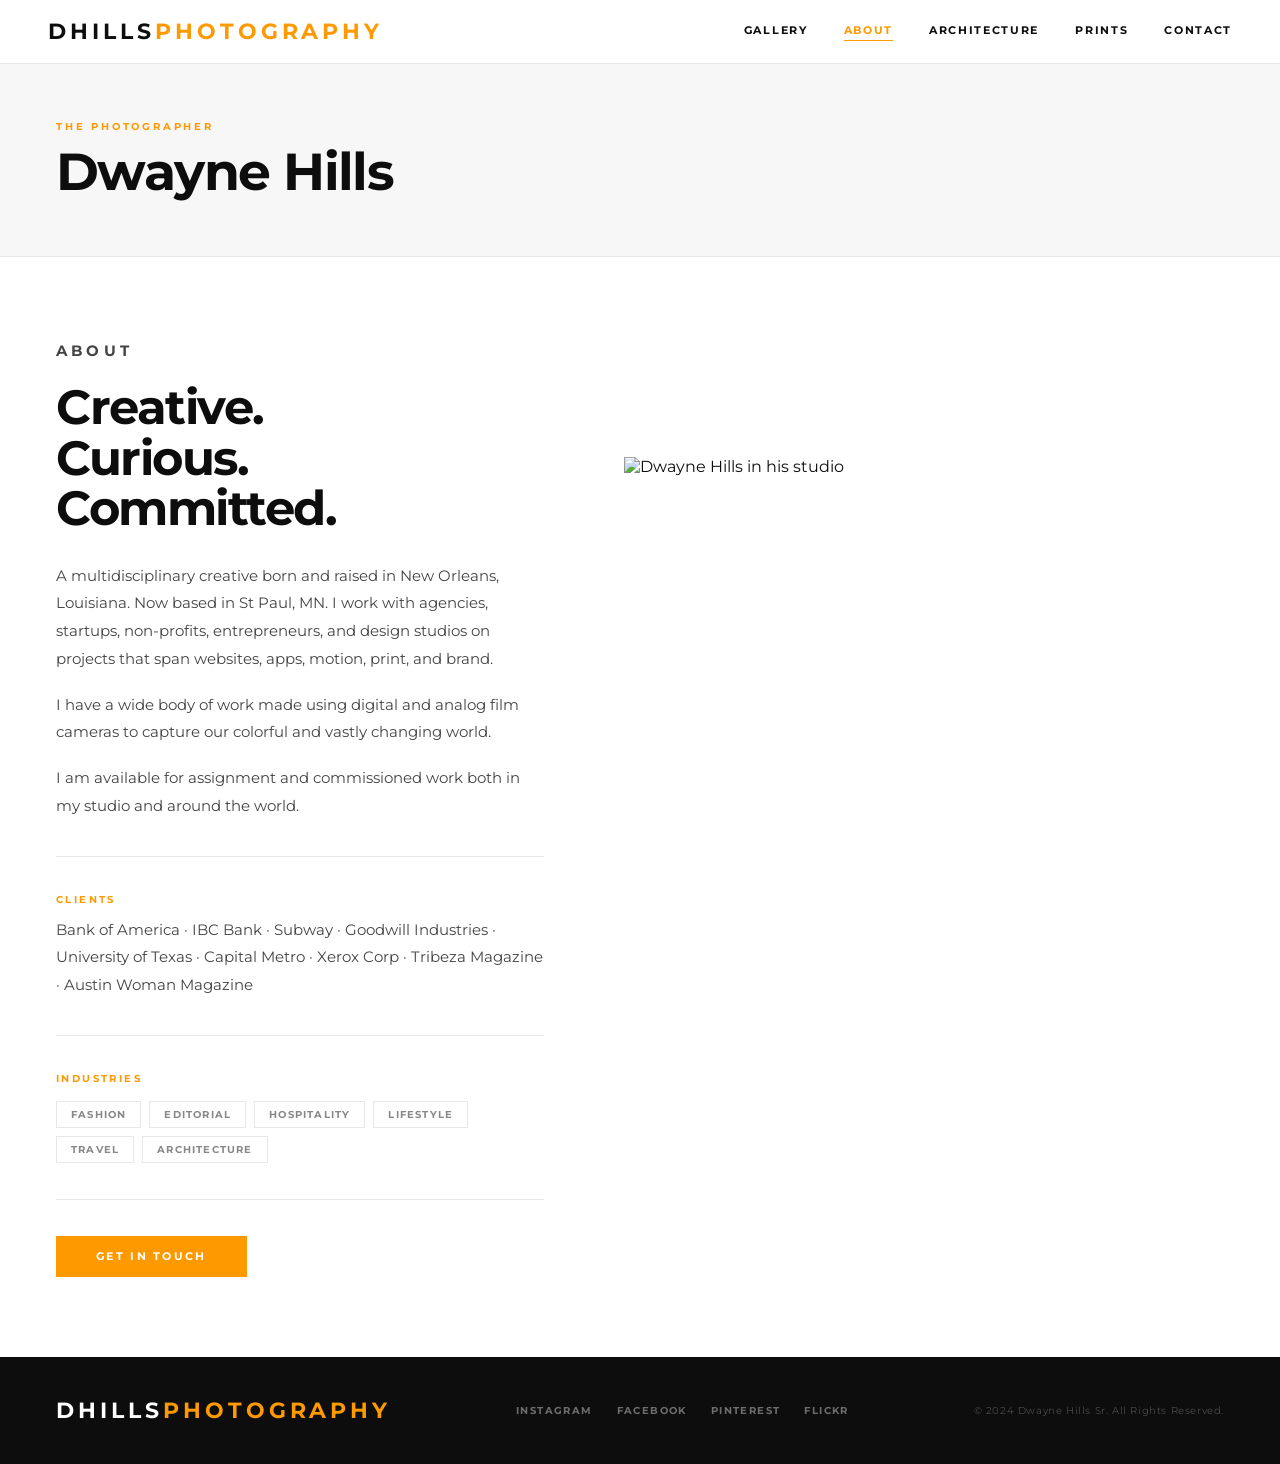
==== about.html @ 48d78b09 "Initial commit — full site redesign Modern, minimalistic redesign with masonry gallery, split hero, " ====
<!DOCTYPE html>
<html lang="en">
<head>
  <meta charset="UTF-8" />
  <meta name="viewport" content="width=device-width, initial-scale=1.0" />
  <title>About — Dwayne Hills Photography</title>
  <meta name="description" content="Dwayne Hills is a multidisciplinary photographer born in New Orleans, Louisiana. Available for assignment worldwide." />
  <link rel="stylesheet" href="css/style.css" />
</head>
<body>

<!-- HEADER -->
<header>
  <a href="index.html" class="logo">DHILLS<em>PHOTOGRAPHY</em></a>
  <nav>
    <a href="index.html">Gallery</a>
    <a href="about.html" class="active">About</a>
    <a href="architecture.html">Architecture</a>
    <a href="prints.html">Prints</a>
    <a href="contact.html">Contact</a>
  </nav>
  <button class="menu-toggle" aria-label="Toggle menu">
    <span></span><span></span><span></span>
  </button>
</header>

<!-- MOBILE NAV -->
<nav class="mobile-nav">
  <a href="index.html">Gallery</a>
  <a href="about.html">About</a>
  <a href="architecture.html">Architecture</a>
  <a href="prints.html">Prints</a>
  <a href="contact.html">Contact</a>
</nav>

<!-- PAGE HERO -->
<div class="page-hero">
  <p class="page-label">The Photographer</p>
  <h1>Dwayne Hills</h1>
</div>

<!-- ABOUT CONTENT -->
<section class="section">
  <div class="about-grid">

    <div class="about-text fade-in">
      <p class="section-label">About</p>
      <h2>Creative.<br/>Curious.<br/>Committed.</h2>
      <p>A multidisciplinary creative born and raised in New Orleans, Louisiana. Now based in St Paul, MN. I work with agencies, startups, non-profits, entrepreneurs, and design studios on projects that span websites, apps, motion, print, and brand.</p>
      <p>I have a wide body of work made using digital and analog film cameras to capture our colorful and vastly changing world.</p>
      <p>I am available for assignment and commissioned work both in my studio and around the world.</p>

      <div class="divider"></div>

      <div class="client-label">Clients</div>
      <p class="client-list">Bank of America · IBC Bank · Subway · Goodwill Industries · University of Texas · Capital Metro · Xerox Corp · Tribeza Magazine · Austin Woman Magazine</p>

      <div class="divider"></div>

      <div class="client-label">Industries</div>
      <div class="industry-tags">
        <span class="tag">Fashion</span>
        <span class="tag">Editorial</span>
        <span class="tag">Hospitality</span>
        <span class="tag">Lifestyle</span>
        <span class="tag">Travel</span>
        <span class="tag">Architecture</span>
      </div>

      <div class="divider"></div>

      <a href="contact.html" class="btn">Get In Touch</a>
    </div>

    <div class="about-image fade-in">
      <img
        src="https://dhillsphotography.com/wp-content/uploads/2017/12/tumblr_inline_n9ce2rNCNX1qcwird.jpg"
        alt="Dwayne Hills in his studio" />
    </div>

  </div>
</section>

<!-- FOOTER -->
<footer>
  <div class="footer-logo">DHILLS<em>PHOTOGRAPHY</em></div>
  <div class="footer-social">
    <a href="http://www.instagram.com/dhillssr/" target="_blank" rel="noopener">Instagram</a>
    <a href="http://www.facebook.com/dwayne.hillssr" target="_blank" rel="noopener">Facebook</a>
    <a href="http://www.pinterest.com/dhillsphoto/" target="_blank" rel="noopener">Pinterest</a>
    <a href="http://www.flickr.com/photos/canoneos" target="_blank" rel="noopener">Flickr</a>
  </div>
  <p class="footer-copy">&copy; 2024 Dwayne Hills Sr. All Rights Reserved.</p>
</footer>

<script src="js/main.js"></script>
</body>
</html>
---- css/style.css ----
@import url('https://fonts.googleapis.com/css2?family=Montserrat:wght@400;500;600;700&display=swap');

:root {
  --orange: #FF9900;
  --orange-dark: #E08800;
  --black: #0D0D0D;
  --white: #FFFFFF;
  --off-white: #F7F7F7;
  --gray: #888;
  --light-gray: #E8E8E8;
  --font: 'Montserrat', sans-serif;
}

*, *::before, *::after { margin: 0; padding: 0; box-sizing: border-box; }
html { scroll-behavior: smooth; }
body { font-family: var(--font); background: var(--white); color: var(--black); overflow-x: hidden; }
a { text-decoration: none; color: inherit; }
img { display: block; max-width: 100%; }
p { font-size: 16px; }

/* ─── HEADER ─────────────────────────────────────── */
header {
  position: fixed; top: 0; left: 0; right: 0; z-index: 200;
  height: 64px;
  padding: 0 48px;
  display: flex; align-items: center; justify-content: space-between;
  background: rgba(255,255,255,0.96);
  backdrop-filter: blur(12px);
  border-bottom: 1px solid var(--light-gray);
  transition: box-shadow 0.3s;
}
header.scrolled { box-shadow: 0 2px 20px rgba(0,0,0,0.08); }

.logo {
  font-size: 22px; font-weight: 700; letter-spacing: 0.18em; text-transform: uppercase;
}
.logo em { font-style: normal; color: var(--orange); }

nav { display: flex; gap: 36px; }
nav a {
  font-size: 10.5px; font-weight: 700; letter-spacing: 0.16em; text-transform: uppercase;
  color: var(--black); transition: color 0.2s;
  position: relative; padding-bottom: 2px;
}
nav a::after {
  content: ''; position: absolute; bottom: -2px; left: 0; right: 0; height: 1px;
  background: var(--orange); transform: scaleX(0); transform-origin: left;
  transition: transform 0.25s;
}
nav a:hover, nav a.active { color: var(--orange); }
nav a:hover::after, nav a.active::after { transform: scaleX(1); }

.menu-toggle {
  display: none; flex-direction: column; gap: 5px; cursor: pointer;
  background: none; border: none; padding: 4px; z-index: 300;
}
.menu-toggle span {
  display: block; width: 22px; height: 2px; background: var(--black);
  transition: all 0.3s ease; border-radius: 2px;
}
.menu-toggle.open span:nth-child(1) { transform: translateY(7px) rotate(45deg); }
.menu-toggle.open span:nth-child(2) { opacity: 0; }
.menu-toggle.open span:nth-child(3) { transform: translateY(-7px) rotate(-45deg); }

/* ─── MOBILE NAV ─────────────────────────────────── */
.mobile-nav {
  position: fixed; inset: 0; background: white; z-index: 199;
  display: flex; flex-direction: column; align-items: center; justify-content: center;
  gap: 36px; opacity: 0; pointer-events: none; transition: opacity 0.3s;
}
.mobile-nav.open { opacity: 1; pointer-events: all; }
.mobile-nav a {
  font-size: 22px; font-weight: 700; letter-spacing: 0.12em; text-transform: uppercase;
  color: var(--black); transition: color 0.2s;
}
.mobile-nav a:hover { color: var(--orange); }

/* ─── HERO ───────────────────────────────────────── */
.hero {
  display: grid;
  grid-template-columns: 5fr 7fr;
  height: calc(100vh - 64px);
  min-height: 560px;
  margin-top: 64px;
}

.hero-text {
  display: flex; flex-direction: column; justify-content: center;
  padding: 64px 48px 64px 240px; background: var(--white);
}

.hero-eyebrow {
  font-size: 10px; font-weight: 700; letter-spacing: 0.28em; text-transform: uppercase;
  color: var(--orange); margin-bottom: 28px;
  display: flex; align-items: center; gap: 12px;
}
.hero-eyebrow::before {
  content: ''; display: block; width: 28px; height: 1px; background: var(--orange);
}

.hero-title {
  font-size: 120px; font-weight: 700; letter-spacing: -0.03em; line-height: 1.0;
  color: var(--black); margin-bottom: 28px;
}

.hero-sub {
  font-size: 16px; font-weight: 500; letter-spacing: 0.04em;
  color: var(--gray); line-height: 1.7; margin-bottom: 40px;
  max-width: 320px;
}

.hero-cta { align-self: flex-start; }

.hero-image {
  overflow: hidden; position: relative;
}
.hero-image img {
  width: 100%; height: 100%;
  object-fit: cover; object-position: center top;
}

/* ─── PAGE HERO (inner pages) ────────────────────── */
.page-hero {
  padding: 120px 56px 56px;
  background: var(--off-white);
  border-bottom: 1px solid var(--light-gray);
}
.page-label {
  font-size: 10px; font-weight: 700; letter-spacing: 0.28em; text-transform: uppercase;
  color: var(--orange); margin-bottom: 12px;
}
.page-hero h1 {
  font-size: 52px; font-weight: 700; letter-spacing: -0.03em; line-height: 1.05;
}

/* ─── SECTION ────────────────────────────────────── */
.section { padding: 80px 56px; }
.section-sm { padding: 56px 56px; }

.section-label {
  font-size: 10px; font-weight: 700; letter-spacing: 0.28em; text-transform: uppercase;
  color: var(--orange); margin-bottom: 10px;
}
.section-title {
  font-size: 36px; font-weight: 700; letter-spacing: -0.025em; margin-bottom: 48px;
}

/* ─── GALLERY GRID ───────────────────────────────── */
.gallery-intro {
  padding: 52px 56px 0;
  display: flex; align-items: flex-end; justify-content: space-between;
}
.gallery-intro-text { max-width: 480px; }
.gallery-intro-text p {
  font-size: 14px; line-height: 1.85; color: var(--gray);
}

.gallery-masonry {
  padding: 40px 8px 0;
  columns: 3; column-gap: 8px;
}
.gallery-item {
  break-inside: avoid; margin-bottom: 8px;
  overflow: hidden; cursor: pointer; position: relative; display: block;
}
.gallery-item img {
  width: 100%; transition: transform 0.6s cubic-bezier(0.25, 0.46, 0.45, 0.94);
}
.gallery-item::before {
  content: ''; position: absolute; inset: 0; z-index: 1;
  background: rgba(255, 153, 0, 0); transition: background 0.35s;
}
.gallery-item:hover::before { background: rgba(255, 153, 0, 0.08); }
.gallery-item:hover img { transform: scale(1.04); }

.gallery-item .overlay-icon {
  position: absolute; inset: 0; z-index: 2;
  display: flex; align-items: center; justify-content: center;
  opacity: 0; transition: opacity 0.3s;
}
.gallery-item:hover .overlay-icon { opacity: 1; }
.overlay-icon svg { width: 32px; height: 32px; color: white; }

/* ─── LIGHTBOX ───────────────────────────────────── */
.lightbox {
  position: fixed; inset: 0; z-index: 1000;
  background: rgba(0,0,0,0.96);
  display: flex; align-items: center; justify-content: center;
  opacity: 0; pointer-events: none; transition: opacity 0.3s;
}
.lightbox.active { opacity: 1; pointer-events: all; }
.lightbox-inner {
  position: relative; max-width: 92vw; max-height: 90vh;
  display: flex; align-items: center; justify-content: center;
}
.lightbox-inner img {
  max-width: 92vw; max-height: 88vh; object-fit: contain;
}
.lb-btn {
  position: fixed; background: none; border: none; color: white;
  cursor: pointer; font-family: var(--font);
  font-size: 28px; line-height: 1; padding: 16px; transition: color 0.2s;
}
.lb-btn:hover { color: var(--orange); }
.lb-close { top: 20px; right: 28px; font-size: 32px; }
.lb-prev { left: 16px; top: 50%; transform: translateY(-50%); }
.lb-next { right: 16px; top: 50%; transform: translateY(-50%); }
.lb-caption {
  position: fixed; bottom: 24px; left: 50%; transform: translateX(-50%);
  color: rgba(255,255,255,0.5); font-size: 11px; letter-spacing: 0.12em;
  text-transform: uppercase; white-space: nowrap;
}

/* ─── ABOUT ──────────────────────────────────────── */
.about-grid {
  display: grid; grid-template-columns: 1fr 1fr;
  gap: 80px; align-items: center;
}
.about-image { max-width: 600px; }
.about-image img { width: 600px; max-width: 100%; height: 700px; object-fit: cover; object-position: center top; display: block; }
.about-text h2 {
  font-size: 48px; font-weight: 700; letter-spacing: -0.03em; line-height: 1.05;
  margin-bottom: 28px;
}
.about-text p {
  font-size: 15px; line-height: 1.85; color: #444; margin-bottom: 18px;
}
.divider { height: 1px; background: var(--light-gray); margin: 36px 0; }
.client-label {
  font-size: 10px; font-weight: 700; letter-spacing: 0.24em; text-transform: uppercase;
  color: var(--orange); margin-bottom: 10px;
}
.client-list {
  font-size: 13px; line-height: 1.9; color: var(--gray);
}
.industry-tags { display: flex; flex-wrap: wrap; gap: 8px; margin-top: 16px; }
.tag {
  display: inline-block; padding: 6px 14px;
  border: 1px solid var(--light-gray); font-size: 10px;
  font-weight: 700; letter-spacing: 0.12em; text-transform: uppercase;
  color: var(--gray); transition: all 0.2s;
}
.tag:hover { border-color: var(--orange); color: var(--orange); }

/* ─── ARCHITECTURE ───────────────────────────────── */
.arch-grid {
  display: grid; grid-template-columns: repeat(2, 1fr);
  gap: 3px;
}
.arch-item {
  overflow: hidden; cursor: pointer; position: relative;
  aspect-ratio: 4/3;
}
.arch-item img {
  width: 100%; height: 100%; object-fit: cover;
  transition: transform 0.7s cubic-bezier(0.25, 0.46, 0.45, 0.94);
}
.arch-item:hover img { transform: scale(1.06); }
.arch-item-label {
  position: absolute; bottom: 0; left: 0; right: 0;
  padding: 16px 20px;
  background: linear-gradient(to top, rgba(0,0,0,0.7), transparent);
  color: white; font-size: 10px; font-weight: 700;
  letter-spacing: 0.16em; text-transform: uppercase;
  opacity: 0; transition: opacity 0.3s;
}
.arch-item:hover .arch-item-label { opacity: 1; }

.arch-info-grid {
  display: grid; grid-template-columns: repeat(2, 1fr); gap: 56px;
  background: var(--off-white); padding: 64px 56px;
}
.info-card h3 {
  font-size: 10px; font-weight: 700; letter-spacing: 0.24em; text-transform: uppercase;
  color: var(--orange); margin-bottom: 14px;
}
.info-card p {
  font-size: 14px; line-height: 1.85; color: #444;
}
.rates-list { list-style: none; }
.rates-list li {
  display: flex; justify-content: space-between; align-items: center;
  padding: 10px 0; border-bottom: 1px solid var(--light-gray);
  font-size: 14px;
}
.rates-list li:last-child { border-bottom: none; }
.rate-price { font-weight: 700; color: var(--orange); }

.cta-banner {
  background: var(--black); color: white; padding: 64px 56px;
  display: flex; align-items: center; justify-content: space-between; gap: 32px;
}
.cta-banner h4 {
  font-size: 28px; font-weight: 700; letter-spacing: -0.02em; max-width: 420px;
}
.cta-contact p { font-size: 11px; letter-spacing: 0.16em; text-transform: uppercase; color: var(--gray); margin-bottom: 6px; }
.cta-contact a {
  font-size: 15px; font-weight: 600; color: var(--orange);
  transition: opacity 0.2s;
}
.cta-contact a:hover { opacity: 0.8; }

/* ─── PRINTS ─────────────────────────────────────── */
.prints-intro {
  max-width: 640px; margin-bottom: 56px;
}
.prints-intro p { font-size: 15px; line-height: 1.85; color: #444; }

.prints-grid {
  display: grid; grid-template-columns: repeat(3, 1fr); gap: 20px;
}
.print-item {
  cursor: pointer;
}
.print-thumb {
  overflow: hidden; aspect-ratio: 4/3; position: relative;
}
.print-thumb img {
  width: 100%; height: 100%; object-fit: cover;
  transition: transform 0.6s cubic-bezier(0.25, 0.46, 0.45, 0.94);
}
.print-item:hover .print-thumb img { transform: scale(1.06); }
.print-meta { padding: 14px 0 4px; }
.print-title {
  font-size: 11px; font-weight: 700; letter-spacing: 0.12em; text-transform: uppercase;
  color: var(--black); margin-bottom: 4px;
}
.print-avail {
  font-size: 10px; letter-spacing: 0.1em; text-transform: uppercase; color: var(--orange);
}

.prints-cta {
  margin-top: 64px; padding-top: 48px; border-top: 1px solid var(--light-gray);
  text-align: center;
}
.prints-cta p { font-size: 16px; color: var(--gray); margin-bottom: 24px; }

/* ─── CONTACT ────────────────────────────────────── */
.contact-grid {
  display: grid; grid-template-columns: 1fr 1fr; gap: 80px;
}
.contact-info h2 {
  font-size: 42px; font-weight: 700; letter-spacing: -0.025em; line-height: 1.1;
  margin-bottom: 20px;
}
.contact-info > p { font-size: 15px; line-height: 1.8; color: #444; margin-bottom: 40px; }
.contact-detail { margin-bottom: 28px; }
.contact-detail .label {
  font-size: 10px; font-weight: 700; letter-spacing: 0.24em; text-transform: uppercase;
  color: var(--orange); margin-bottom: 6px;
}
.contact-detail p { font-size: 15px; }
.contact-detail a { color: var(--black); transition: color 0.2s; }
.contact-detail a:hover { color: var(--orange); }

.contact-socials { display: flex; gap: 16px; margin-top: 40px; }
.social-pill {
  display: inline-block; padding: 8px 18px;
  border: 1px solid var(--light-gray);
  font-size: 10px; font-weight: 700; letter-spacing: 0.14em; text-transform: uppercase;
  color: var(--gray); transition: all 0.2s;
}
.social-pill:hover { border-color: var(--orange); color: var(--orange); }

.form-group { margin-bottom: 24px; }
.form-group label {
  display: block; font-size: 10px; font-weight: 700; letter-spacing: 0.2em;
  text-transform: uppercase; color: var(--gray); margin-bottom: 8px;
}
.form-group input,
.form-group textarea {
  width: 100%; padding: 12px 0; border: none; border-bottom: 1.5px solid var(--light-gray);
  font-family: var(--font); font-size: 14px; background: transparent; outline: none;
  color: var(--black); transition: border-color 0.2s;
}
.form-group input:focus, .form-group textarea:focus { border-color: var(--orange); }
.form-group textarea { height: 120px; resize: none; }

/* ─── BUTTON ─────────────────────────────────────── */
.btn {
  display: inline-block; padding: 14px 40px;
  background: var(--orange); color: white; border: none; cursor: pointer;
  font-family: var(--font); font-size: 10.5px; font-weight: 700;
  letter-spacing: 0.22em; text-transform: uppercase;
  transition: background 0.2s; white-space: nowrap;
}
.btn:hover { background: var(--orange-dark); }
.btn-outline {
  background: transparent; border: 1.5px solid var(--black); color: var(--black);
}
.btn-outline:hover { background: var(--black); color: white; }

/* ─── FOOTER ─────────────────────────────────────── */
footer {
  background: var(--black); color: white;
  padding: 40px 56px;
  display: flex; align-items: center; justify-content: space-between; gap: 24px;
  flex-wrap: wrap;
}
.footer-logo { font-size: 22px; font-weight: 700; letter-spacing: 0.18em; text-transform: uppercase; }
.footer-logo em { font-style: normal; color: var(--orange); }
.footer-social { display: flex; gap: 24px; }
.footer-social a {
  font-size: 10px; font-weight: 700; letter-spacing: 0.14em; text-transform: uppercase;
  color: rgba(255,255,255,0.4); transition: color 0.2s;
}
.footer-social a:hover { color: var(--orange); }
.footer-copy { font-size: 10px; color: rgba(255,255,255,0.25); letter-spacing: 0.06em; }

/* ─── DIVIDER LINE ───────────────────────────────── */
.rule { height: 1px; background: var(--light-gray); margin: 0 56px; }

/* ─── FADE-IN ANIMATION ──────────────────────────── */
.fade-in {
  opacity: 0; transform: translateY(20px);
  transition: opacity 0.6s ease, transform 0.6s ease;
}
.fade-in.visible { opacity: 1; transform: none; }

/* ─── LB IMG TRANSITION ──────────────────────────── */
#lb-img { transition: opacity 0.15s ease; }

/* ─── RESPONSIVE ─────────────────────────────────── */
@media (max-width: 1024px) {
  .gallery-masonry { columns: 2; }
  .prints-grid { grid-template-columns: repeat(2, 1fr); }
  .about-text h2 { font-size: 38px; }
}

@media (max-width: 768px) {
  header { padding: 0 24px; }
  nav { display: none; }
  .menu-toggle { display: flex; }

  .hero { grid-template-columns: 1fr; grid-template-rows: auto 55vw; height: auto; margin-top: 64px; }
  .hero-text { padding: 48px 24px 40px; order: 1; }
  .hero-image { order: 2; }
  .hero-title { font-size: 44px; }

  .page-hero { padding: 100px 24px 44px; }
  .page-hero h1 { font-size: 36px; }

  .section { padding: 56px 24px; }
  .section-sm { padding: 40px 24px; }
  .rule { margin: 0 24px; }

  .gallery-intro { padding: 40px 24px 0; flex-direction: column; align-items: flex-start; gap: 16px; }
  .gallery-masonry { padding: 32px 4px 0; columns: 2; column-gap: 4px; }
  .gallery-item { margin-bottom: 4px; }

  .about-grid { grid-template-columns: 1fr; gap: 40px; }
  .about-text h2 { font-size: 34px; }

  .arch-grid { grid-template-columns: 1fr; }
  .arch-info-grid { grid-template-columns: 1fr; gap: 36px; padding: 44px 24px; }
  .cta-banner { flex-direction: column; padding: 44px 24px; }
  .cta-banner h4 { font-size: 22px; }

  .prints-grid { grid-template-columns: repeat(2, 1fr); gap: 12px; }

  .contact-grid { grid-template-columns: 1fr; gap: 48px; }
  .contact-info h2 { font-size: 32px; }

  footer { padding: 32px 24px; justify-content: center; text-align: center; }
  .footer-social { flex-wrap: wrap; justify-content: center; }
}

@media (max-width: 480px) {
  .gallery-masonry { columns: 1; }
  .prints-grid { grid-template-columns: 1fr; }
  .hero-title { font-size: 34px; }
}
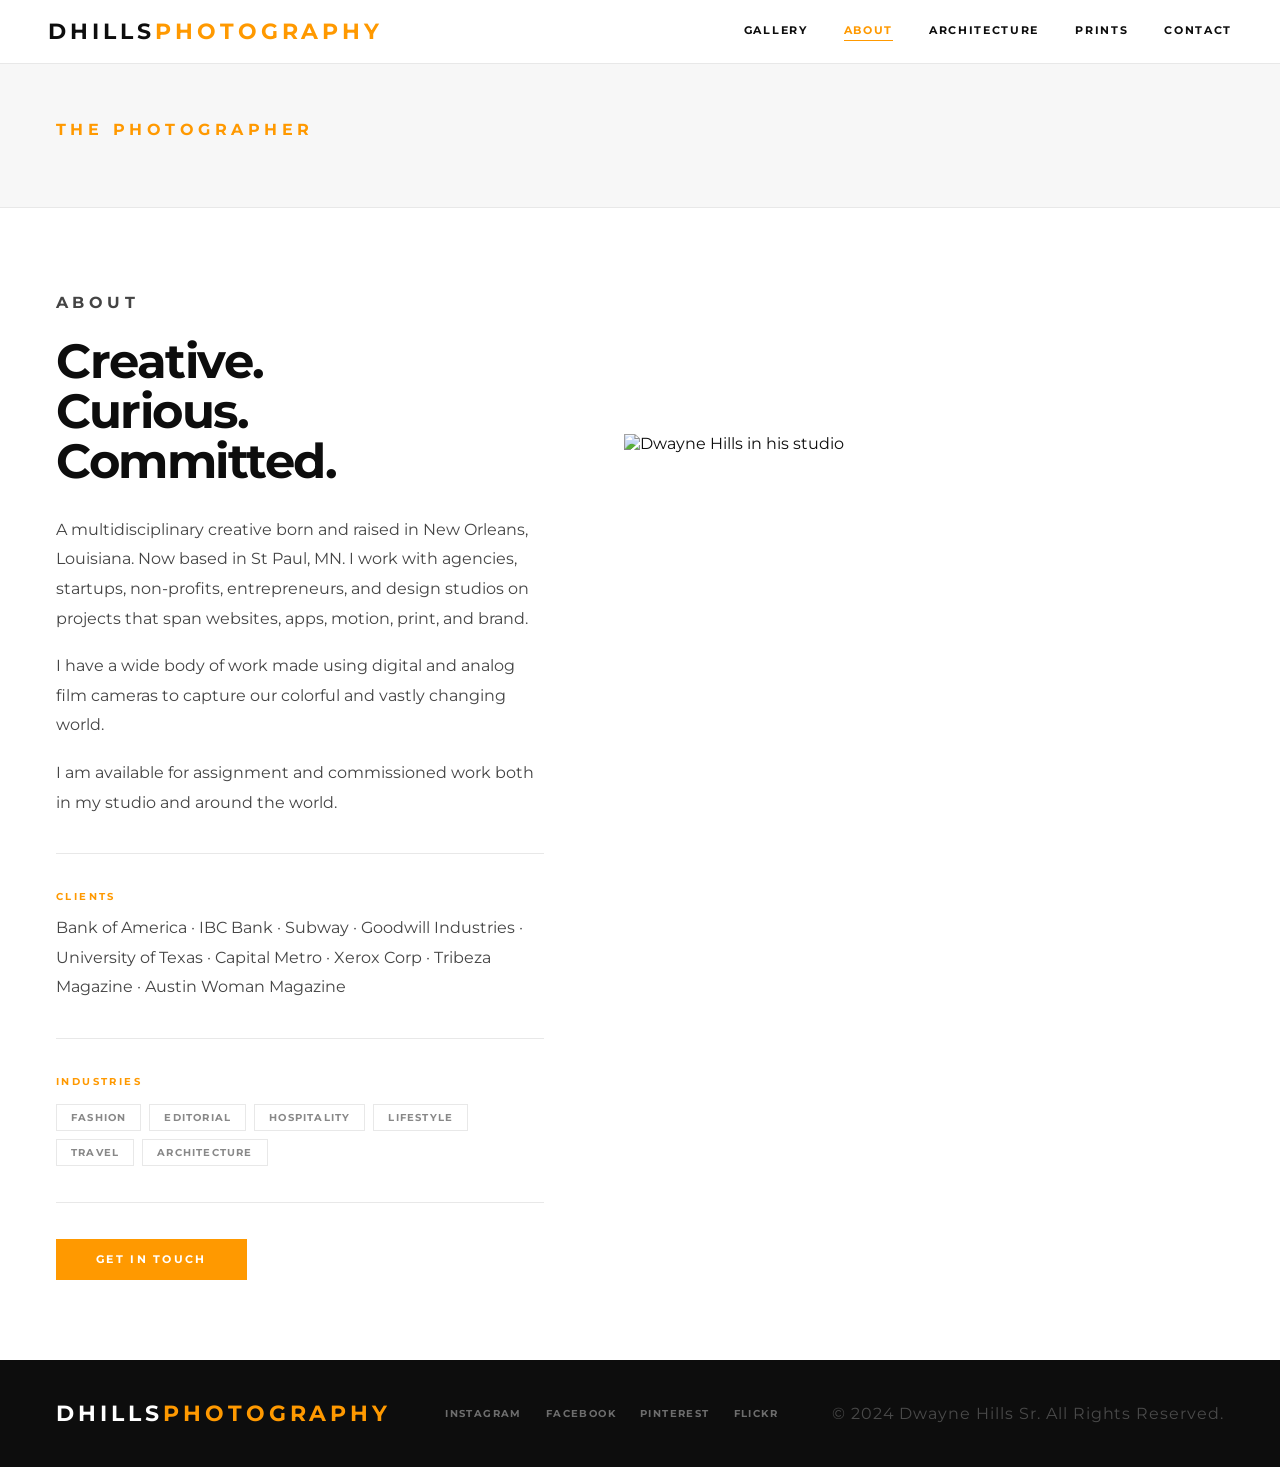
==== commit 2e625c26: "Remove h1 from about page hero Co-Authored-By: Claude Sonnet 4.6 <noreply@anthropic.com>" ====
--- a/about.html
+++ b/about.html
@@ -36,7 +36,6 @@
 <!-- PAGE HERO -->
 <div class="page-hero">
   <p class="page-label">The Photographer</p>
-  <h1>Dwayne Hills</h1>
 </div>
 
 <!-- ABOUT CONTENT -->
--- a/css/style.css
+++ b/css/style.css
@@ -16,7 +16,8 @@
 body { font-family: var(--font); background: var(--white); color: var(--black); overflow-x: hidden; }
 a { text-decoration: none; color: inherit; }
 img { display: block; max-width: 100%; }
-p { font-size: 16px; }
+p { font-size: 16px !important; }
+div p { font-size: 16px; }
 
 /* ─── HEADER ─────────────────────────────────────── */
 header {
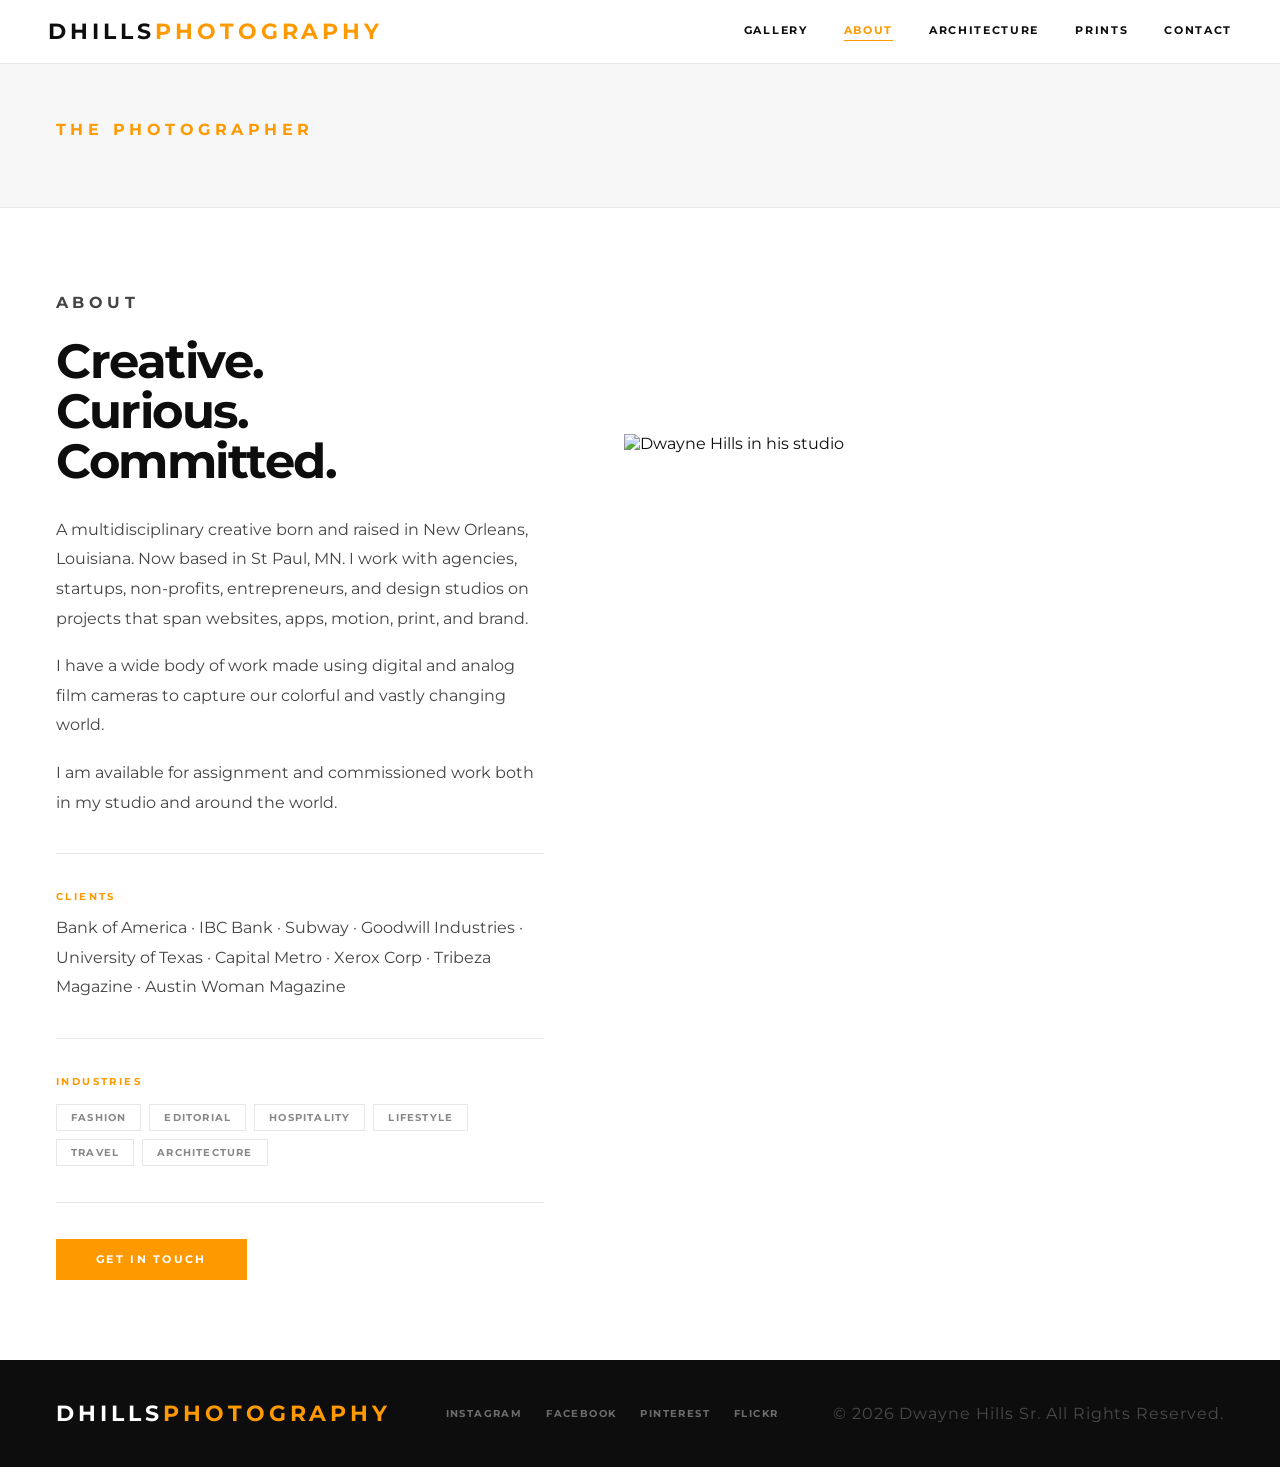
==== commit a49e11de: "Update copyright year to 2026 Co-Authored-By: Claude Sonnet 4.6 <noreply@anthropic.com>" ====
--- a/about.html
+++ b/about.html
@@ -89,7 +89,7 @@
     <a href="http://www.pinterest.com/dhillsphoto/" target="_blank" rel="noopener">Pinterest</a>
     <a href="http://www.flickr.com/photos/canoneos" target="_blank" rel="noopener">Flickr</a>
   </div>
-  <p class="footer-copy">&copy; 2024 Dwayne Hills Sr. All Rights Reserved.</p>
+  <p class="footer-copy">&copy; 2026 Dwayne Hills Sr. All Rights Reserved.</p>
 </footer>
 
 <script src="js/main.js"></script>
--- a/css/style.css
+++ b/css/style.css
@@ -191,11 +191,11 @@
 }
 .lightbox.active { opacity: 1; pointer-events: all; }
 .lightbox-inner {
-  position: relative; max-width: 92vw; max-height: 90vh;
+  position: relative; width: min(1100px, 92vw); max-height: 90vh;
   display: flex; align-items: center; justify-content: center;
 }
 .lightbox-inner img {
-  max-width: 92vw; max-height: 88vh; object-fit: contain;
+  width: 100%; max-height: 88vh; object-fit: contain;
 }
 .lb-btn {
   position: fixed; background: none; border: none; color: white;
